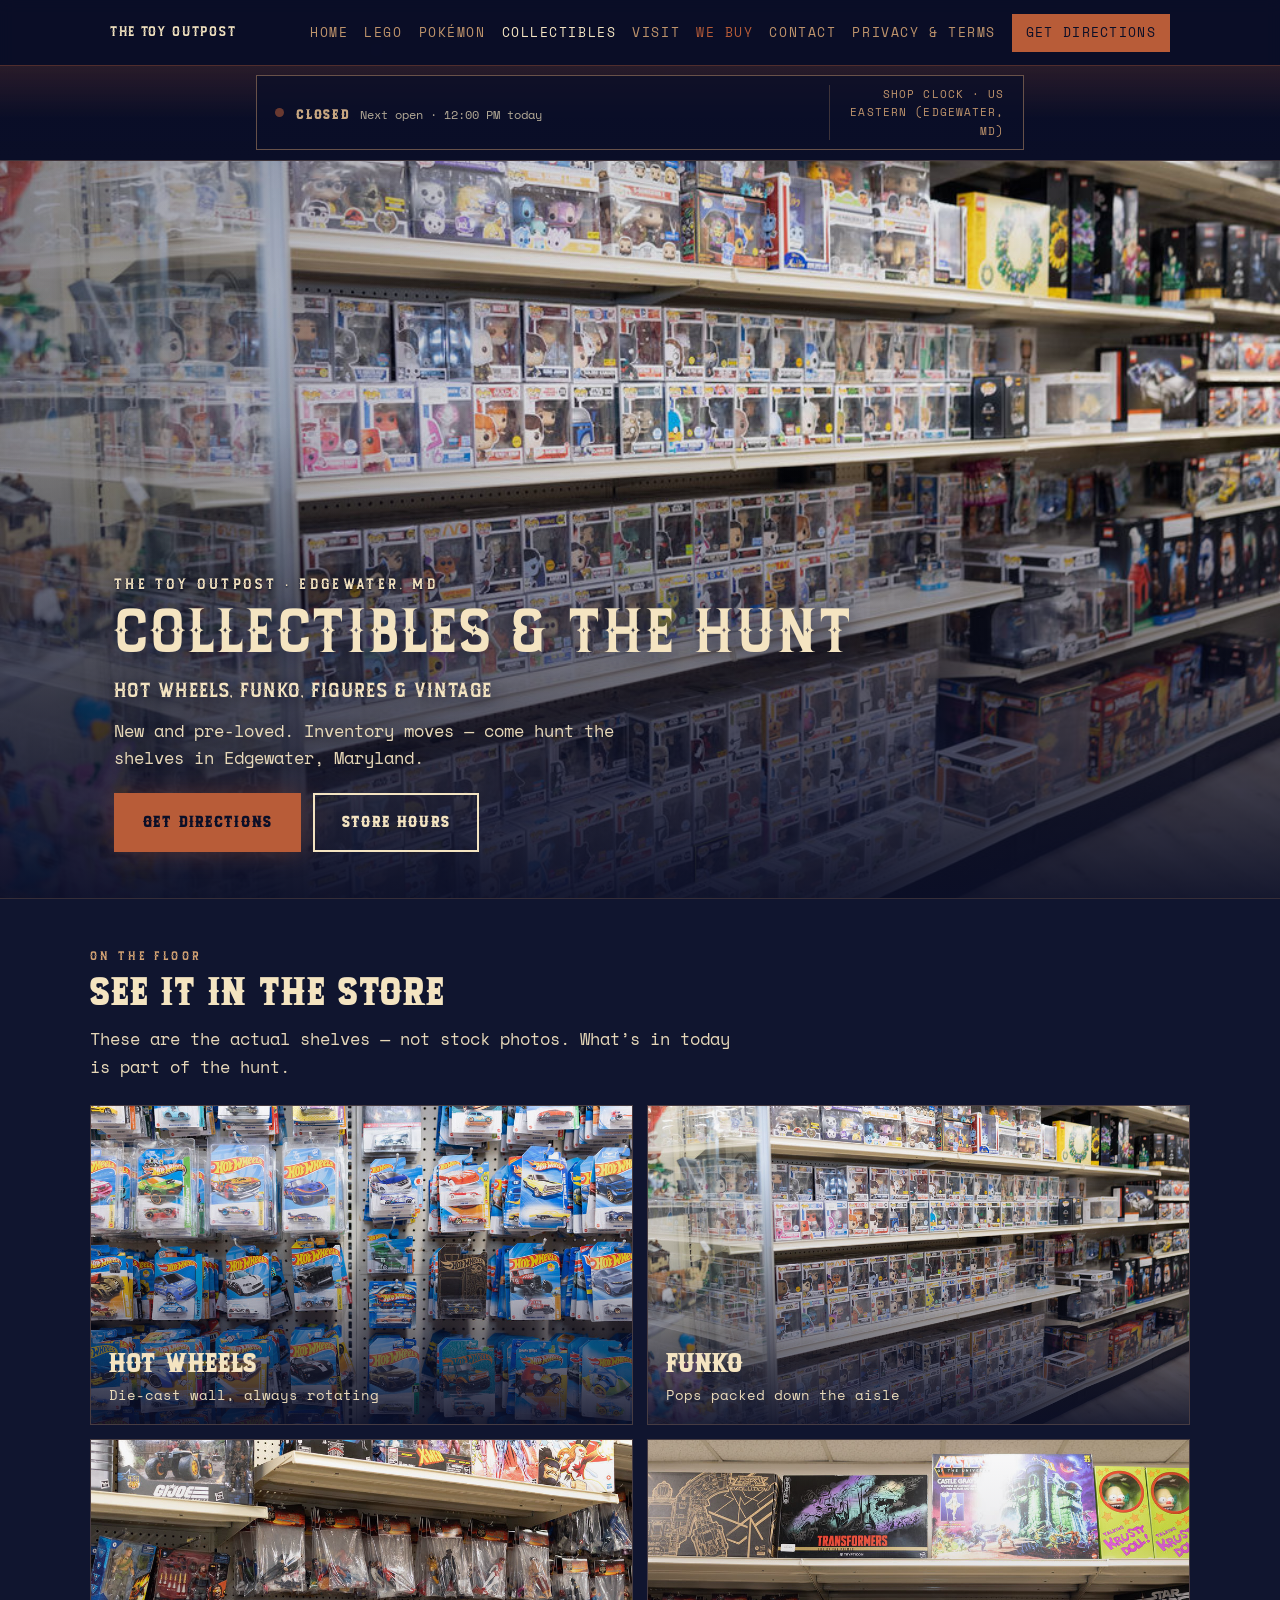
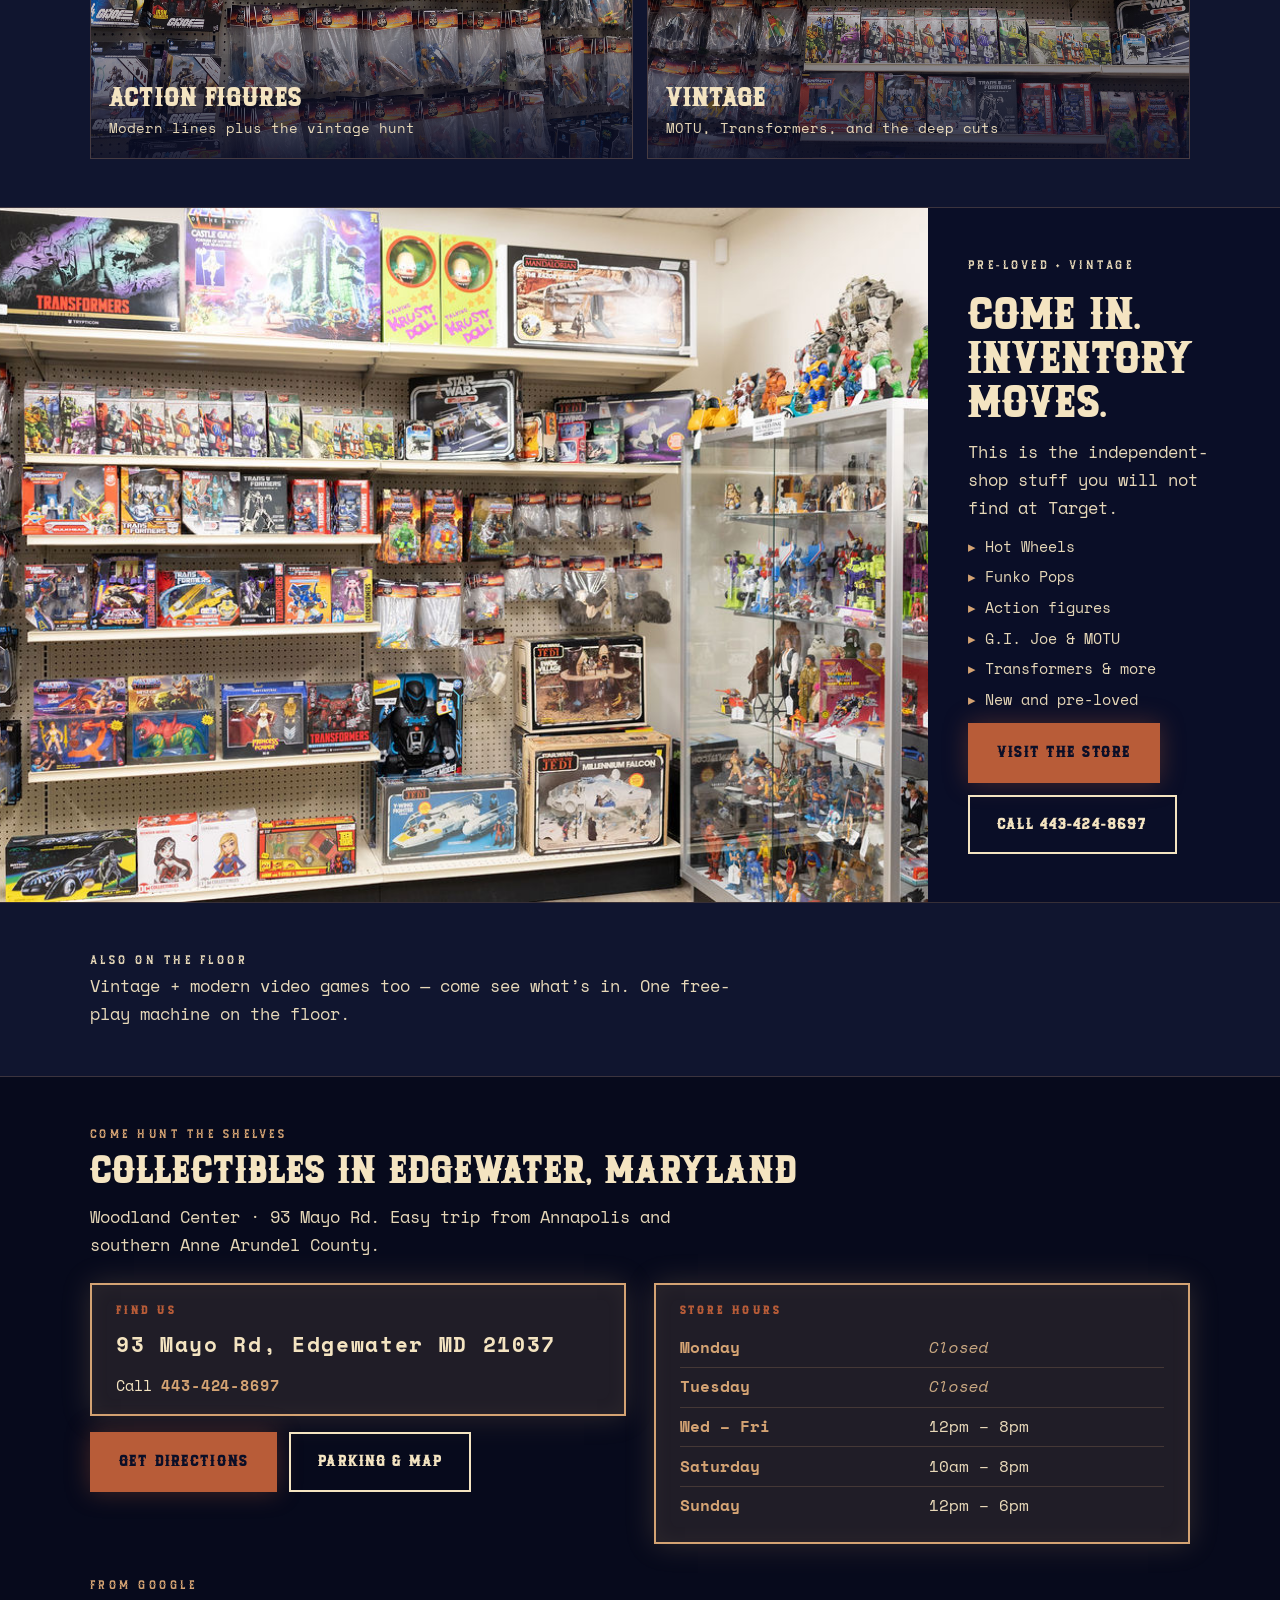
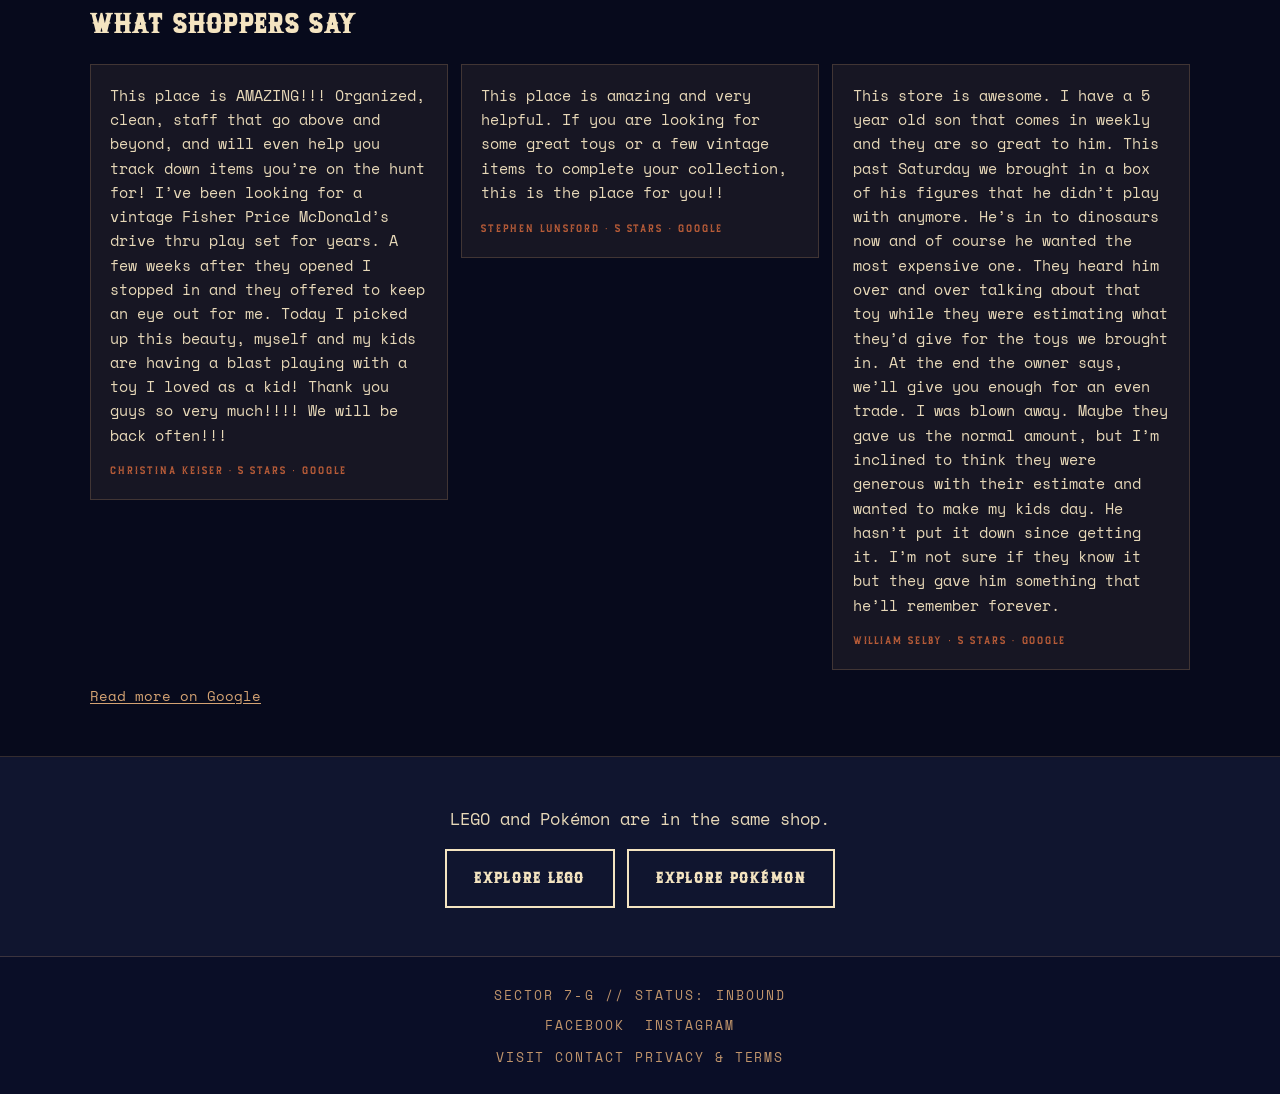
==== collectibles.html @ 0fb68035 "Add photo-forward landing pages and shop photography. Ship LEGO, Pokémon, and collectibles pages wit" ====
<!DOCTYPE html>
<html lang="en">
<head>
    <meta charset="UTF-8">
    <meta name="viewport" content="width=device-width, initial-scale=1.0, viewport-fit=cover">
    <title>Collectibles in Edgewater, MD | Hot Wheels, Funko &amp; Vintage | The Toy Outpost</title>
    <meta name="description" content="Hot Wheels, Funko, action figures, and vintage toys in Edgewater, Maryland. New and pre-loved collectibles at The Toy Outpost, 93 Mayo Rd.">
    <link rel="canonical" href="https://toyoutpostco.com/collectibles.html">
    <link rel="icon" type="image/svg+xml" href="favicon.svg">
    <link rel="icon" type="image/png" href="favicon.png">
    <meta property="og:type" content="website">
    <meta property="og:title" content="Collectibles &amp; The Hunt | The Toy Outpost">
    <meta property="og:description" content="Hot Wheels, Funko, action figures, and vintage toys in Edgewater, Maryland. Come hunt the shelves.">
    <meta property="og:url" content="https://toyoutpostco.com/collectibles.html">
    <meta property="og:image" content="https://toyoutpostco.com/assets/store/funko-aisle.jpg">
    <link href="https://fonts.googleapis.com/css2?family=Orbitron:wght@400;700;900&family=Space+Mono:wght@400;700&display=swap" rel="stylesheet">
    <script type="application/ld+json">
    {
        "@context": "https://schema.org",
        "@type": "ToyStore",
        "name": "The Toy Outpost",
        "url": "https://toyoutpostco.com/collectibles.html",
        "image": "https://toyoutpostco.com/assets/store/funko-aisle.jpg",
        "telephone": "+14434248697",
        "address": {
            "@type": "PostalAddress",
            "streetAddress": "93 Mayo Rd",
            "addressLocality": "Edgewater",
            "addressRegion": "MD",
            "postalCode": "21037",
            "addressCountry": "US"
        },
        "areaServed": ["Edgewater", "Annapolis", "Anne Arundel County"],
        "openingHoursSpecification": [
            {
                "@type": "OpeningHoursSpecification",
                "dayOfWeek": ["Wednesday", "Thursday", "Friday"],
                "opens": "12:00",
                "closes": "20:00"
            },
            {
                "@type": "OpeningHoursSpecification",
                "dayOfWeek": "Saturday",
                "opens": "10:00",
                "closes": "20:00"
            },
            {
                "@type": "OpeningHoursSpecification",
                "dayOfWeek": "Sunday",
                "opens": "12:00",
                "closes": "18:00"
            }
        ]
    }
    </script>
    <style>
        * { margin: 0; padding: 0; box-sizing: border-box; }

        @font-face {
            font-family: 'Rustique';
            src: url('assets/fonts/Rustique-Regular.otf') format('opentype');
            font-weight: 400;
            font-style: normal;
            font-display: swap;
        }

        :root {
            --dust: #D4A373;
            --void: #0A0E27;
            --star: #F4E4C1;
            --rust: #B85C38;
            --text-secondary: rgba(212, 163, 115, 0.9);
            --text-muted: rgba(244, 228, 193, 0.94);
            --surface: #10152f;
            --surface-2: #070a1c;
            --line: rgba(212, 163, 115, 0.22);
        }

        html {
            -webkit-text-size-adjust: 100%;
            text-size-adjust: 100%;
            scroll-behavior: smooth;
        }

        body {
            font-family: 'Space Mono', monospace;
            background: var(--void);
            color: var(--star);
            min-height: 100vh;
            position: relative;
            font-size: 1.0625rem;
            line-height: 1.65;
        }

        .stars {
            position: fixed;
            inset: 0;
            pointer-events: none;
            z-index: 0;
        }
        .star {
            position: absolute;
            background: var(--star);
            border-radius: 50%;
            animation: twinkle 3s infinite;
        }
        @keyframes twinkle {
            0%, 100% { opacity: 0.3; }
            50% { opacity: 1; }
        }

        .page { position: relative; z-index: 10; }

        .btn {
            display: inline-flex;
            align-items: center;
            justify-content: center;
            padding: 0.95rem 1.7rem;
            min-height: 48px;
            border: 2px solid var(--rust);
            font-family: 'Rustique', 'Orbitron', sans-serif;
            font-size: clamp(0.82rem, 2vw, 0.95rem);
            font-weight: 700;
            letter-spacing: 0.14em;
            text-transform: uppercase;
            text-decoration: none;
            text-align: center;
            transition: background 0.25s ease, color 0.25s ease, border-color 0.25s ease, transform 0.2s ease;
        }
        .btn-primary {
            background: var(--rust);
            color: var(--void);
            box-shadow: 0 0 24px rgba(184, 92, 56, 0.35);
        }
        .btn-primary:hover {
            background: #c96a42;
            border-color: #c96a42;
            color: var(--void);
            transform: translateY(-1px);
        }
        .btn-secondary {
            background: transparent;
            color: var(--star);
            border-color: var(--star);
        }
        .btn-secondary:hover {
            background: var(--star);
            color: var(--void);
        }
        .hero-actions,
        .feature-actions {
            display: flex;
            flex-wrap: wrap;
            gap: 0.75rem;
        }

        .site-header {
            position: sticky;
            top: 0;
            z-index: 30;
            backdrop-filter: blur(8px);
            background: rgba(10, 14, 39, 0.9);
            border-bottom: 1px solid rgba(212, 163, 115, 0.25);
        }
        .site-nav {
            position: relative;
            max-width: 1100px;
            margin: 0 auto;
            padding: 0.85rem 1.25rem;
            padding-left: max(1.25rem, env(safe-area-inset-left));
            padding-right: max(1.25rem, env(safe-area-inset-right));
            display: flex;
            align-items: center;
            justify-content: space-between;
            gap: 0.9rem;
        }
        .nav-brand {
            font-family: 'Rustique', 'Orbitron', sans-serif;
            color: var(--star);
            text-decoration: none;
            font-size: 0.875rem;
            letter-spacing: 0.12em;
            text-transform: uppercase;
            white-space: nowrap;
        }
        .nav-links {
            display: flex;
            align-items: center;
            gap: 1rem;
        }
        .nav-links a {
            color: var(--text-secondary);
            text-decoration: none;
            font-size: 0.8125rem;
            letter-spacing: 0.12em;
            text-transform: uppercase;
            transition: color 0.2s ease;
        }
        .nav-links a:hover,
        .nav-links a[aria-current="page"] {
            color: var(--star);
        }
        .nav-cta {
            color: var(--void) !important;
            background: var(--rust);
            border: 2px solid var(--rust);
            padding: 0.4rem 0.75rem;
            letter-spacing: 0.1em !important;
        }
        .nav-cta:hover {
            background: #c96a42;
            color: var(--void) !important;
        }
        .nav-links a.nav-buy { color: var(--rust); }
        .nav-links a.nav-buy:hover,
        .nav-links a.nav-buy[aria-current="page"] { color: #e08a62; }
        .nav-toggle {
            display: none;
            border: 1px solid rgba(212, 163, 115, 0.45);
            background: transparent;
            color: var(--dust);
            padding: 0.45rem 0.65rem;
            min-width: 44px;
            min-height: 44px;
            font-size: 1.15rem;
            line-height: 1;
            cursor: pointer;
        }

        .site-ops-bar {
            border-top: 1px solid rgba(184, 92, 56, 0.4);
            background: linear-gradient(180deg, rgba(184, 92, 56, 0.18) 0%, rgba(10, 14, 39, 0.97) 55%, rgba(10, 14, 39, 1) 100%);
            padding: 0.55rem max(1.25rem, env(safe-area-inset-left)) 0.6rem max(1.25rem, env(safe-area-inset-right));
        }
        .site-ops-inner {
            width: 100%;
            max-width: 1100px;
            margin: 0 auto;
            display: flex;
            justify-content: center;
        }
        .store-status {
            display: flex;
            flex-direction: column;
            align-items: stretch;
            gap: 0.45rem;
            width: 100%;
            max-width: 36rem;
            margin: 0;
            padding: 0.55rem 1rem 0.5rem;
            border: 1px solid rgba(212, 163, 115, 0.45);
            background: rgba(10, 14, 39, 0.75);
            text-align: left;
        }
        .store-status-primary {
            display: flex;
            align-items: flex-start;
            gap: 0.75rem;
        }
        .store-status-dot {
            width: 9px;
            height: 9px;
            border-radius: 50%;
            margin-top: 0.32rem;
            flex-shrink: 0;
            background: rgba(184, 92, 56, 0.55);
        }
        .store-status[data-open="true"] .store-status-dot {
            background: rgba(244, 228, 193, 0.98);
            box-shadow: 0 0 10px rgba(244, 228, 193, 0.65);
        }
        .store-status-lines { min-width: 0; flex: 1; }
        .store-status-main {
            font-family: 'Rustique', 'Orbitron', sans-serif;
            font-size: clamp(0.75rem, 1.9vw, 0.82rem);
            font-weight: 700;
            letter-spacing: 0.2em;
            text-transform: uppercase;
            color: #c9a882;
            line-height: 1.35;
        }
        .store-status[data-open="true"] .store-status-main {
            color: rgba(244, 228, 193, 0.95);
        }
        .store-status-hint {
            font-size: clamp(0.7rem, 1.75vw, 0.78rem);
            color: rgba(244, 228, 193, 0.72);
            line-height: 1.4;
            min-height: 1.4em;
        }
        .store-status-tz {
            font-size: clamp(0.62rem, 1.55vw, 0.7rem);
            letter-spacing: 0.1em;
            text-transform: uppercase;
            color: var(--text-secondary);
            text-align: center;
            padding-top: 0.4rem;
            border-top: 1px solid rgba(212, 163, 115, 0.22);
        }
        @media (min-width: 640px) {
            .store-status {
                flex-direction: row;
                align-items: center;
                max-width: 48rem;
                padding: 0.55rem 1.15rem;
                gap: 0;
            }
            .store-status-primary { align-items: center; flex: 1; }
            .store-status-dot { margin-top: 0; }
            .store-status-tz {
                flex: 0 0 auto;
                max-width: 11rem;
                margin-left: 1rem;
                padding-top: 0;
                padding-left: 1rem;
                border-top: none;
                border-left: 1px solid rgba(212, 163, 115, 0.25);
                text-align: right;
            }
        }

        .hero {
            position: relative;
            min-height: min(82vh, 760px);
            display: flex;
            align-items: flex-end;
            overflow: hidden;
            border-bottom: 1px solid var(--line);
        }
        .hero-media { position: absolute; inset: 0; }
        .hero-media img {
            width: 100%;
            height: 100%;
            object-fit: cover;
            object-position: 55% 45%;
        }
        .hero-media::after {
            content: '';
            position: absolute;
            inset: 0;
            background:
                linear-gradient(180deg, rgba(10, 14, 39, 0.1) 0%, rgba(10, 14, 39, 0.04) 36%, rgba(10, 14, 39, 0.62) 74%, rgba(10, 14, 39, 0.94) 100%),
                linear-gradient(90deg, rgba(10, 14, 39, 0.4) 0%, rgba(10, 14, 39, 0.08) 42%, transparent 72%);
        }
        .hero-copy {
            position: relative;
            z-index: 1;
            width: 100%;
            max-width: 1100px;
            margin: 0 auto;
            padding: 3.25rem 1.5rem 2.85rem;
            padding-left: max(1.5rem, env(safe-area-inset-left));
            padding-right: max(1.5rem, env(safe-area-inset-right));
        }
        .hero-kicker {
            font-family: 'Rustique', 'Orbitron', sans-serif;
            font-size: clamp(0.82rem, 1.9vw, 0.95rem);
            letter-spacing: 0.22em;
            text-transform: uppercase;
            color: var(--star);
            margin-bottom: 0.5rem;
            text-shadow:
                0 1px 2px rgba(10, 14, 39, 1),
                0 2px 16px rgba(10, 14, 39, 0.95),
                0 0 28px rgba(10, 14, 39, 0.8);
        }
        .hero h1 {
            font-family: 'Rustique', 'Orbitron', sans-serif;
            font-size: clamp(2rem, 6.4vw, 3.9rem);
            font-weight: 400;
            letter-spacing: 0.06em;
            line-height: 0.95;
            text-transform: uppercase;
            color: var(--star);
            text-shadow: 0 2px 24px rgba(10, 14, 39, 0.8);
            margin-bottom: 0.65rem;
        }
        .hero-sub {
            font-family: 'Rustique', 'Orbitron', sans-serif;
            font-size: clamp(0.95rem, 2.3vw, 1.28rem);
            letter-spacing: 0.07em;
            text-transform: uppercase;
            margin-bottom: 0.5rem;
            max-width: 36rem;
            text-shadow: 0 2px 16px rgba(10, 14, 39, 0.85);
        }
        .hero-place {
            font-size: clamp(0.95rem, 2vw, 1.05rem);
            color: var(--text-muted);
            margin-bottom: 1.3rem;
            max-width: 34rem;
            text-shadow: 0 2px 14px rgba(10, 14, 39, 0.9);
        }

        .section-pad {
            padding: 3rem 1.5rem;
            padding-left: max(1.5rem, env(safe-area-inset-left));
            padding-right: max(1.5rem, env(safe-area-inset-right));
        }
        .section-inner { max-width: 1100px; margin: 0 auto; }
        .section-label {
            font-family: 'Rustique', 'Orbitron', sans-serif;
            font-size: clamp(0.7rem, 1.7vw, 0.78rem);
            letter-spacing: 0.28em;
            text-transform: uppercase;
            color: var(--dust);
            margin-bottom: 0.45rem;
        }
        .section-heading {
            font-family: 'Rustique', 'Orbitron', sans-serif;
            font-size: clamp(1.55rem, 4vw, 2.35rem);
            letter-spacing: 0.08em;
            text-transform: uppercase;
            line-height: 1.05;
            margin-bottom: 0.7rem;
        }
        .section-lead {
            color: var(--text-muted);
            max-width: 40rem;
            margin-bottom: 1.5rem;
        }

        .proof {
            background: var(--surface);
            border-bottom: 1px solid var(--line);
        }
        .proof-grid {
            display: grid;
            grid-template-columns: 1fr;
            gap: 0.85rem;
        }
        .proof-card {
            position: relative;
            min-height: 240px;
            overflow: hidden;
            border: 1px solid rgba(212, 163, 115, 0.28);
            scroll-margin-top: 7.5rem;
        }
        .proof-card img {
            position: absolute;
            inset: 0;
            width: 100%;
            height: 100%;
            object-fit: cover;
        }
        .proof-card::after {
            content: '';
            position: absolute;
            inset: 0;
            background: linear-gradient(180deg, rgba(10, 14, 39, 0.02) 0%, rgba(10, 14, 39, 0.12) 48%, rgba(10, 14, 39, 0.9) 100%);
        }
        .proof-card-copy {
            position: absolute;
            left: 0;
            right: 0;
            bottom: 0;
            z-index: 1;
            padding: 1.15rem;
        }
        .proof-card h3 {
            font-family: 'Rustique', 'Orbitron', sans-serif;
            font-size: clamp(1.25rem, 3vw, 1.6rem);
            letter-spacing: 0.08em;
            text-transform: uppercase;
            line-height: 1;
            margin-bottom: 0.3rem;
        }
        .proof-card p {
            font-size: 0.88rem;
            color: var(--text-muted);
        }

        .feature-band {
            display: grid;
            grid-template-columns: 1fr;
            background: var(--void);
            border-bottom: 1px solid var(--line);
        }
        .feature-photo { overflow: hidden; }
        .feature-photo img {
            width: 100%;
            height: 100%;
            object-fit: cover;
            display: block;
            min-height: 260px;
            max-height: 360px;
        }
        .feature-copy {
            padding: 2rem 1.5rem 2.25rem;
            padding-left: max(1.5rem, env(safe-area-inset-left));
            padding-right: max(1.5rem, env(safe-area-inset-right));
            display: flex;
            flex-direction: column;
            justify-content: center;
            gap: 0.7rem;
        }
        .feature-copy h2 {
            font-family: 'Rustique', 'Orbitron', sans-serif;
            font-size: clamp(1.7rem, 4.6vw, 2.7rem);
            letter-spacing: 0.07em;
            text-transform: uppercase;
            line-height: 1.02;
        }
        .feature-copy p {
            color: var(--text-muted);
            max-width: 34rem;
        }
        .theme-list {
            margin: 0;
            padding: 0;
            list-style: none;
            display: grid;
            gap: 0.35rem;
            color: var(--text-muted);
            font-size: 0.95rem;
        }
        .theme-list li::before {
            content: '▸ ';
            color: var(--dust);
        }
        .vg-note {
            background: var(--surface);
            border-bottom: 1px solid var(--line);
            text-align: left;
            scroll-margin-top: 7.5rem;
        }
        .vg-note p {
            color: var(--text-muted);
            max-width: 40rem;
            margin: 0;
        }

        .visit-section {
            background: var(--surface-2);
            border-bottom: 1px solid var(--line);
            scroll-margin-top: 7.5rem;
        }
        .visit-layout {
            display: grid;
            grid-template-columns: 1fr;
            gap: 1.25rem;
        }
        .address-callout,
        .hours-callout {
            width: 100%;
            padding: 1rem 1.5rem;
            background: rgba(212, 163, 115, 0.12);
            border: 2px solid var(--dust);
            box-shadow: 0 0 28px rgba(212, 163, 115, 0.2), inset 0 0 20px rgba(212, 163, 115, 0.06);
        }
        .address-callout { margin-bottom: 1rem; }
        .find-us {
            font-family: 'Rustique', 'Orbitron', sans-serif;
            font-size: 0.72rem;
            font-weight: 700;
            letter-spacing: 0.3em;
            color: var(--rust);
            text-transform: uppercase;
            margin-bottom: 0.5rem;
            display: block;
        }
        .address {
            font-size: clamp(1.05rem, 2.4vw, 1.3rem);
            font-weight: 700;
            letter-spacing: 0.08em;
        }
        .address a { color: inherit; text-decoration: none; }
        .address a:hover { text-decoration: underline; }
        .phone-line {
            margin-top: 0.65rem;
            font-size: 0.95rem;
        }
        .phone-line a {
            color: var(--dust);
            font-weight: 700;
            letter-spacing: 0.06em;
            text-decoration: none;
        }
        .phone-line a:hover { color: var(--star); }

        .hours-table {
            width: 100%;
            border-collapse: collapse;
            font-size: clamp(0.9rem, 1.9vw, 0.98rem);
            color: var(--text-muted);
        }
        .hours-table caption {
            position: absolute;
            width: 1px;
            height: 1px;
            overflow: hidden;
            clip: rect(0, 0, 0, 0);
        }
        .hours-table th,
        .hours-table td {
            padding: 0.4rem 0;
            text-align: left;
            vertical-align: top;
            border-bottom: 1px solid rgba(212, 163, 115, 0.2);
        }
        .hours-table tr:last-child th,
        .hours-table tr:last-child td { border-bottom: none; }
        .hours-table th {
            font-weight: 700;
            color: var(--dust);
            padding-right: 1rem;
            white-space: nowrap;
        }
        .hours-table .closed { color: #c9a882; font-style: italic; }
        .hours-note {
            color: rgba(212, 163, 115, 0.88);
            font-size: clamp(0.82rem, 1.75vw, 0.9rem);
        }
        .visit-actions { margin-top: 1rem; }

        .reviews { margin-top: 2rem; }
        .reviews-heading {
            font-family: 'Rustique', 'Orbitron', sans-serif;
            font-size: clamp(1.25rem, 3vw, 1.7rem);
            letter-spacing: 0.08em;
            text-transform: uppercase;
            margin-bottom: 1rem;
        }
        .review-grid {
            display: grid;
            grid-template-columns: 1fr;
            gap: 0.85rem;
        }
        .review-card {
            margin: 0;
            padding: 1.15rem 1.2rem 1.2rem;
            border: 1px solid var(--line);
            background: rgba(212, 163, 115, 0.08);
        }
        .review-card p {
            color: var(--text-muted);
            font-size: 0.92rem;
            line-height: 1.65;
        }
        .review-card footer {
            margin-top: 0.9rem;
            font-family: 'Rustique', 'Orbitron', sans-serif;
            font-size: 0.68rem;
            letter-spacing: 0.18em;
            text-transform: uppercase;
            color: var(--rust);
        }
        .google-proof {
            margin-top: 0.85rem;
            font-size: 0.9rem;
            color: var(--text-muted);
        }
        .google-proof a {
            color: var(--dust);
            text-underline-offset: 0.14em;
        }
        .google-proof a:hover { color: var(--star); }

        .more-store {
            background: var(--surface);
            border-bottom: 1px solid var(--line);
            text-align: center;
        }
        .more-store p {
            color: var(--text-muted);
            margin-bottom: 1rem;
        }
        .more-store .feature-actions {
            justify-content: center;
        }

        .footer-info {
            background: var(--void);
            padding: 1.75rem 1.5rem max(1.5rem, env(safe-area-inset-bottom));
            text-align: center;
        }
        .coordinates {
            font-size: 0.8125rem;
            color: var(--text-secondary);
            letter-spacing: 0.16em;
        }
        .footer-link,
        .secondary-link {
            display: inline-block;
            margin-top: 0.65rem;
            font-size: 0.8125rem;
            color: var(--text-secondary);
            letter-spacing: 0.15em;
            text-decoration: none;
            text-transform: uppercase;
        }
        .footer-link:hover,
        .secondary-link:hover { color: var(--dust); }
        .social-links {
            margin-top: 0.5rem;
            display: flex;
            justify-content: center;
            gap: 1.25rem;
            flex-wrap: wrap;
        }
        .social-links a {
            font-size: 0.8125rem;
            color: var(--text-secondary);
            letter-spacing: 0.15em;
            text-decoration: none;
            text-transform: uppercase;
        }
        .social-links a:hover { color: var(--dust); }

        .sticky-directions { display: none; }

        @media (max-width: 768px) {
            .nav-toggle {
                display: inline-flex;
                align-items: center;
                justify-content: center;
            }
            .nav-links {
                display: none;
                position: absolute;
                z-index: 40;
                top: calc(100% + 0.45rem);
                left: max(1.25rem, env(safe-area-inset-left));
                right: max(1.25rem, env(safe-area-inset-right));
                flex-direction: column;
                align-items: flex-start;
                gap: 0.7rem;
                padding: 0.9rem;
                background: rgba(10, 14, 39, 0.96);
                border: 1px solid rgba(212, 163, 115, 0.35);
            }
            .nav-links.open { display: flex; }
            .nav-links a {
                width: 100%;
                font-size: 0.875rem;
                padding: 0.2rem 0;
            }
            .hero { min-height: min(72dvh, 640px); }
            .hero-copy { padding-top: 2.25rem; padding-bottom: 1.75rem; }
            .sticky-directions {
                display: flex;
                position: fixed;
                left: 0;
                right: 0;
                bottom: 0;
                z-index: 50;
                gap: 0.65rem;
                align-items: center;
                padding: 0.7rem 1rem max(0.7rem, env(safe-area-inset-bottom));
                background: rgba(10, 14, 39, 0.96);
                border-top: 1px solid rgba(212, 163, 115, 0.35);
                backdrop-filter: blur(10px);
            }
            .sticky-directions .btn { flex: 1 1 auto; padding: 0.85rem 1rem; }
            .sticky-hours {
                flex: 0 0 auto;
                color: var(--star);
                font-family: 'Rustique', 'Orbitron', sans-serif;
                font-size: 0.75rem;
                letter-spacing: 0.14em;
                text-transform: uppercase;
                text-decoration: none;
                padding: 0.75rem 0.7rem;
                border: 1px solid rgba(244, 228, 193, 0.4);
            }
            .footer-info {
                padding-bottom: max(5.5rem, calc(4.25rem + env(safe-area-inset-bottom)));
            }
            .section-pad { padding-top: 2.2rem; padding-bottom: 2.2rem; }
        }

        @media (min-width: 769px) {
            .proof-grid { grid-template-columns: repeat(3, 1fr); }
            .proof-grid--two { grid-template-columns: 1fr 1fr; }
            .proof-grid--four { grid-template-columns: 1fr 1fr; }
            .proof-card { min-height: 320px; }
            .feature-band {
                grid-template-columns: 1.45fr 0.55fr;
                min-height: 560px;
            }
            .feature-photo img {
                min-height: 560px;
                max-height: none;
            }
            .feature-copy { padding: 3rem 2.5rem; }
            .visit-layout {
                grid-template-columns: 1fr 1fr;
                gap: 1.75rem;
                align-items: start;
            }
            .review-grid {
                grid-template-columns: repeat(3, 1fr);
                align-items: start;
            }
        }

        @media (max-width: 430px) {
            .hero h1 { font-size: clamp(1.75rem, 10.5vw, 2.25rem); }
            .proof-card { min-height: 220px; }
        }

        @media (prefers-reduced-motion: reduce) {
            html { scroll-behavior: auto; }
            .star { animation: none; }
        }
    </style>
</head>
<body>
    <header class="site-header">
        <nav class="site-nav" aria-label="Main">
            <a href="/" class="nav-brand">The Toy Outpost</a>
            <button class="nav-toggle" type="button" aria-expanded="false" aria-controls="main-nav-links" aria-label="Toggle navigation">&#9776;</button>
            <div class="nav-links" id="main-nav-links">
                <a href="/">Home</a>
                <a href="/lego.html">LEGO</a>
                <a href="/pokemon.html">Pokémon</a>
                <a href="/collectibles.html" aria-current="page">Collectibles</a>
                <a href="/visit.html">Visit</a>
                <a class="nav-buy" href="/sell-your-toys.html">We Buy</a>
                <a href="/contact.html">Contact</a>
                <a href="/privacy-and-terms.html">Privacy &amp; Terms</a>
                <a class="nav-cta" href="/visit.html">Get Directions</a>
            </div>
        </nav>
        <div class="site-ops-bar" role="region" aria-label="Store open status">
            <div class="site-ops-inner">
                <p class="store-status" id="store-status" data-open="false" role="status" aria-live="polite" aria-atomic="true">
                    <span class="store-status-primary">
                        <span class="store-status-dot" aria-hidden="true"></span>
                        <span class="store-status-lines">
                            <span class="store-status-main" id="store-status-main">…</span>
                            <span class="store-status-hint" id="store-status-hint"></span>
                        </span>
                    </span>
                    <span class="store-status-tz">Shop clock · US Eastern (Edgewater, MD)</span>
                </p>
            </div>
        </div>
    </header>
    <div class="stars" id="starfield"></div>

    <main class="page">
        <section class="hero" aria-labelledby="hero-heading">
            <div class="hero-media">
                <img src="assets/store/funko-aisle.jpg" width="1024" height="683" alt="An aisle of boxed Funko Pops and collectibles at The Toy Outpost in Edgewater, Maryland." fetchpriority="high" decoding="async">
            </div>
            <div class="hero-copy">
                <p class="hero-kicker">The Toy Outpost · Edgewater, MD</p>
                <h1 id="hero-heading">Collectibles &amp; The Hunt</h1>
                <p class="hero-sub">Hot Wheels, Funko, figures &amp; vintage</p>
                <p class="hero-place">New and pre-loved. Inventory moves — come hunt the shelves in Edgewater, Maryland.</p>
                <div class="hero-actions">
                    <a class="btn btn-primary" href="/visit.html">Get Directions</a>
                    <a class="btn btn-secondary" href="#store-hours">Store Hours</a>
                </div>
            </div>
        </section>

        <section class="proof section-pad" aria-labelledby="on-the-wall">
            <div class="section-inner">
                <p class="section-label">On the floor</p>
                <h2 class="section-heading" id="on-the-wall">See it in the store</h2>
                <p class="section-lead">These are the actual shelves — not stock photos. What’s in today is part of the hunt.</p>
                <div class="proof-grid proof-grid--four">
                    <article class="proof-card" id="hot-wheels">
                        <img src="assets/store/hot-wheels.jpg" width="1024" height="683" alt="A pegboard wall packed with Hot Wheels cars at The Toy Outpost." loading="lazy" decoding="async">
                        <div class="proof-card-copy">
                            <h3>Hot Wheels</h3>
                            <p>Die-cast wall, always rotating</p>
                        </div>
                    </article>
                    <article class="proof-card" id="funko">
                        <img src="assets/store/funko-aisle.jpg" width="1024" height="683" alt="An aisle of boxed Funko Pops at The Toy Outpost." loading="lazy" decoding="async">
                        <div class="proof-card-copy">
                            <h3>Funko</h3>
                            <p>Pops packed down the aisle</p>
                        </div>
                    </article>
                    <article class="proof-card" id="action-figures">
                        <img src="assets/store/action-figures.jpg" width="1024" height="1536" alt="Shelves of Marvel, DC, G.I. Joe, and bagged action figures." loading="lazy" decoding="async">
                        <div class="proof-card-copy">
                            <h3>Action Figures</h3>
                            <p>Modern lines plus the vintage hunt</p>
                        </div>
                    </article>
                    <article class="proof-card" id="the-hunt">
                        <img src="assets/store/hunt-vintage.jpg" width="1024" height="683" alt="Vintage Masters of the Universe and Transformers on the shelf." loading="lazy" decoding="async">
                        <div class="proof-card-copy">
                            <h3>Vintage</h3>
                            <p>MOTU, Transformers, and the deep cuts</p>
                        </div>
                    </article>
                </div>
            </div>
        </section>

        <section class="feature-band" aria-labelledby="selection-heading">
            <div class="feature-photo">
                <img src="assets/store/action-figures-wall.jpg" width="1024" height="683" alt="A glass case of loose action figures and collectibles at The Toy Outpost." loading="lazy" decoding="async">
            </div>
            <div class="feature-copy">
                <p class="section-label">Pre-loved + vintage</p>
                <h2 id="selection-heading">Come in. Inventory moves.</h2>
                <p>This is the independent-shop stuff you will not find at Target.</p>
                <ul class="theme-list">
                    <li>Hot Wheels</li>
                    <li>Funko Pops</li>
                    <li>Action figures</li>
                    <li>G.I. Joe &amp; MOTU</li>
                    <li>Transformers &amp; more</li>
                    <li>New and pre-loved</li>
                </ul>
                <div class="feature-actions">
                    <a class="btn btn-primary" href="/visit.html">Visit the Store</a>
                    <a class="btn btn-secondary" href="tel:+14434248697">Call 443-424-8697</a>
                </div>
            </div>
        </section>

        <section class="vg-note section-pad" id="video-games">
            <div class="section-inner">
                <p class="section-label">Also on the floor</p>
                <p>Vintage + modern video games too — come see what’s in. One free-play machine on the floor.</p>
            </div>
        </section>

        <section class="visit-section section-pad" id="store-hours" aria-labelledby="visit-heading">
            <div class="section-inner">
                <p class="section-label">Come hunt the shelves</p>
                <h2 class="section-heading" id="visit-heading">Collectibles in Edgewater, Maryland</h2>
                <p class="section-lead">Woodland Center · 93 Mayo Rd. Easy trip from Annapolis and southern Anne Arundel County.</p>
                <div class="visit-layout">
                    <div>
                        <div class="address-callout">
                            <span class="find-us">Find us</span>
                            <div class="address">
                                <a href="https://www.google.com/maps/search/?api=1&query=93+Mayo+Rd+Edgewater+MD+21037" target="_blank" rel="noopener noreferrer">93 Mayo Rd, Edgewater MD 21037</a>
                            </div>
                            <p class="phone-line">Call <a href="tel:+14434248697">443-424-8697</a></p>
                        </div>
                        <div class="visit-actions feature-actions">
                            <a class="btn btn-primary" href="/visit.html">Get Directions</a>
                            <a class="btn btn-secondary" href="/visit.html">Parking &amp; Map</a>
                        </div>
                    </div>
                    <div class="hours-callout">
                        <span class="find-us">Store hours</span>
                        <table class="hours-table">
                            <caption>Store hours for The Toy Outpost</caption>
                            <tbody>
                                <tr>
                                    <th scope="row">Monday</th>
                                    <td class="closed">Closed<span id="hours-note-wd-1" class="hours-note" hidden></span></td>
                                </tr>
                                <tr>
                                    <th scope="row">Tuesday</th>
                                    <td class="closed">Closed<span id="hours-note-wd-2" class="hours-note" hidden></span></td>
                                </tr>
                                <tr>
                                    <th scope="row">Wed – Fri</th>
                                    <td>12pm – 8pm<span id="hours-note-wd-345" class="hours-note" hidden></span></td>
                                </tr>
                                <tr>
                                    <th scope="row">Saturday</th>
                                    <td>10am – 8pm<span id="hours-note-wd-6" class="hours-note" hidden></span></td>
                                </tr>
                                <tr>
                                    <th scope="row">Sunday</th>
                                    <td>12pm – 6pm<span id="hours-note-wd-0" class="hours-note" hidden></span></td>
                                </tr>
                            </tbody>
                        </table>
                    </div>
                </div>
                <div class="reviews" aria-labelledby="reviews-heading">
                    <p class="section-label">From Google</p>
                    <h3 class="reviews-heading" id="reviews-heading">What shoppers say</h3>
                    <div class="review-grid">
                        <blockquote class="review-card">
                            <p>This place is AMAZING!!! Organized, clean, staff that go above and beyond, and will even help you track down items you’re on the hunt for! I’ve been looking for a vintage Fisher Price McDonald’s drive thru play set for years. A few weeks after they opened I stopped in and they offered to keep an eye out for me. Today I picked up this beauty, myself and my kids are having a blast playing with a toy I loved as a kid! Thank you guys so very much!!!! We will be back often!!!</p>
                            <footer>Christina Keiser · 5 stars · Google</footer>
                        </blockquote>
                        <blockquote class="review-card">
                            <p>This place is amazing and very helpful. If you are looking for some great toys or a few vintage items to complete your collection, this is the place for you!!</p>
                            <footer>Stephen Lunsford · 5 stars · Google</footer>
                        </blockquote>
                        <blockquote class="review-card">
                            <p>This store is awesome. I have a 5 year old son that comes in weekly and they are so great to him. This past Saturday we brought in a box of his figures that he didn’t play with anymore. He’s in to dinosaurs now and of course he wanted the most expensive one. They heard him over and over talking about that toy while they were estimating what they’d give for the toys we brought in. At the end the owner says, we’ll give you enough for an even trade. I was blown away. Maybe they gave us the normal amount, but I’m inclined to think they were generous with their estimate and wanted to make my kids day. He hasn’t put it down since getting it. I’m not sure if they know it but they gave him something that he’ll remember forever.</p>
                            <footer>William Selby · 5 stars · Google</footer>
                        </blockquote>
                    </div>
                    <p class="google-proof">
                        <a href="https://www.google.com/maps/search/?api=1&amp;query=The+Toy+Outpost+93+Mayo+Rd+Edgewater+MD+21037" target="_blank" rel="noopener noreferrer">Read more on Google</a>
                    </p>
                </div>
            </div>
        </section>

        <section class="more-store section-pad">
            <p>LEGO and Pokémon are in the same shop.</p>
            <div class="feature-actions">
                <a class="btn btn-secondary" href="/lego.html">Explore LEGO</a>
                <a class="btn btn-secondary" href="/pokemon.html">Explore Pokémon</a>
            </div>
        </section>
    </main>

    <div class="footer-info">
        <div class="coordinates">SECTOR 7-G // STATUS: INBOUND</div>
        <nav class="social-links" aria-label="Social media">
            <a href="https://www.facebook.com/toyoutpostco" target="_blank" rel="noopener noreferrer">Facebook</a>
            <a href="https://www.instagram.com/toyoutpostco" target="_blank" rel="noopener noreferrer">Instagram</a>
        </nav>
        <a href="/visit.html" class="secondary-link">Visit</a>
        <a href="/contact.html" class="secondary-link">Contact</a>
        <a href="/privacy-and-terms.html" class="footer-link">Privacy &amp; Terms</a>
    </div>

    <div class="sticky-directions">
        <a class="btn btn-primary" href="/visit.html">Get Directions</a>
        <a class="sticky-hours" href="#store-hours">Hours</a>
    </div>

    <script defer src="assets/store-schedule.js"></script>
    <script>
        const navToggle = document.querySelector('.nav-toggle');
        const navLinks = document.querySelector('.nav-links');
        if (navToggle && navLinks) {
            navToggle.addEventListener('click', () => {
                const expanded = navToggle.getAttribute('aria-expanded') === 'true';
                navToggle.setAttribute('aria-expanded', String(!expanded));
                navLinks.classList.toggle('open');
            });
            navLinks.querySelectorAll('a').forEach((link) => {
                link.addEventListener('click', () => {
                    navLinks.classList.remove('open');
                    navToggle.setAttribute('aria-expanded', 'false');
                });
            });
        }

        const starfield = document.getElementById('starfield');
        for (let i = 0; i < 40; i++) {
            const star = document.createElement('div');
            star.className = 'star';
            star.style.width = Math.random() * 2 + 1 + 'px';
            star.style.height = star.style.width;
            star.style.left = Math.random() * 100 + '%';
            star.style.top = Math.random() * 100 + '%';
            star.style.animationDelay = Math.random() * 3 + 's';
            starfield.appendChild(star);
        }
    </script>
</body>
</html>
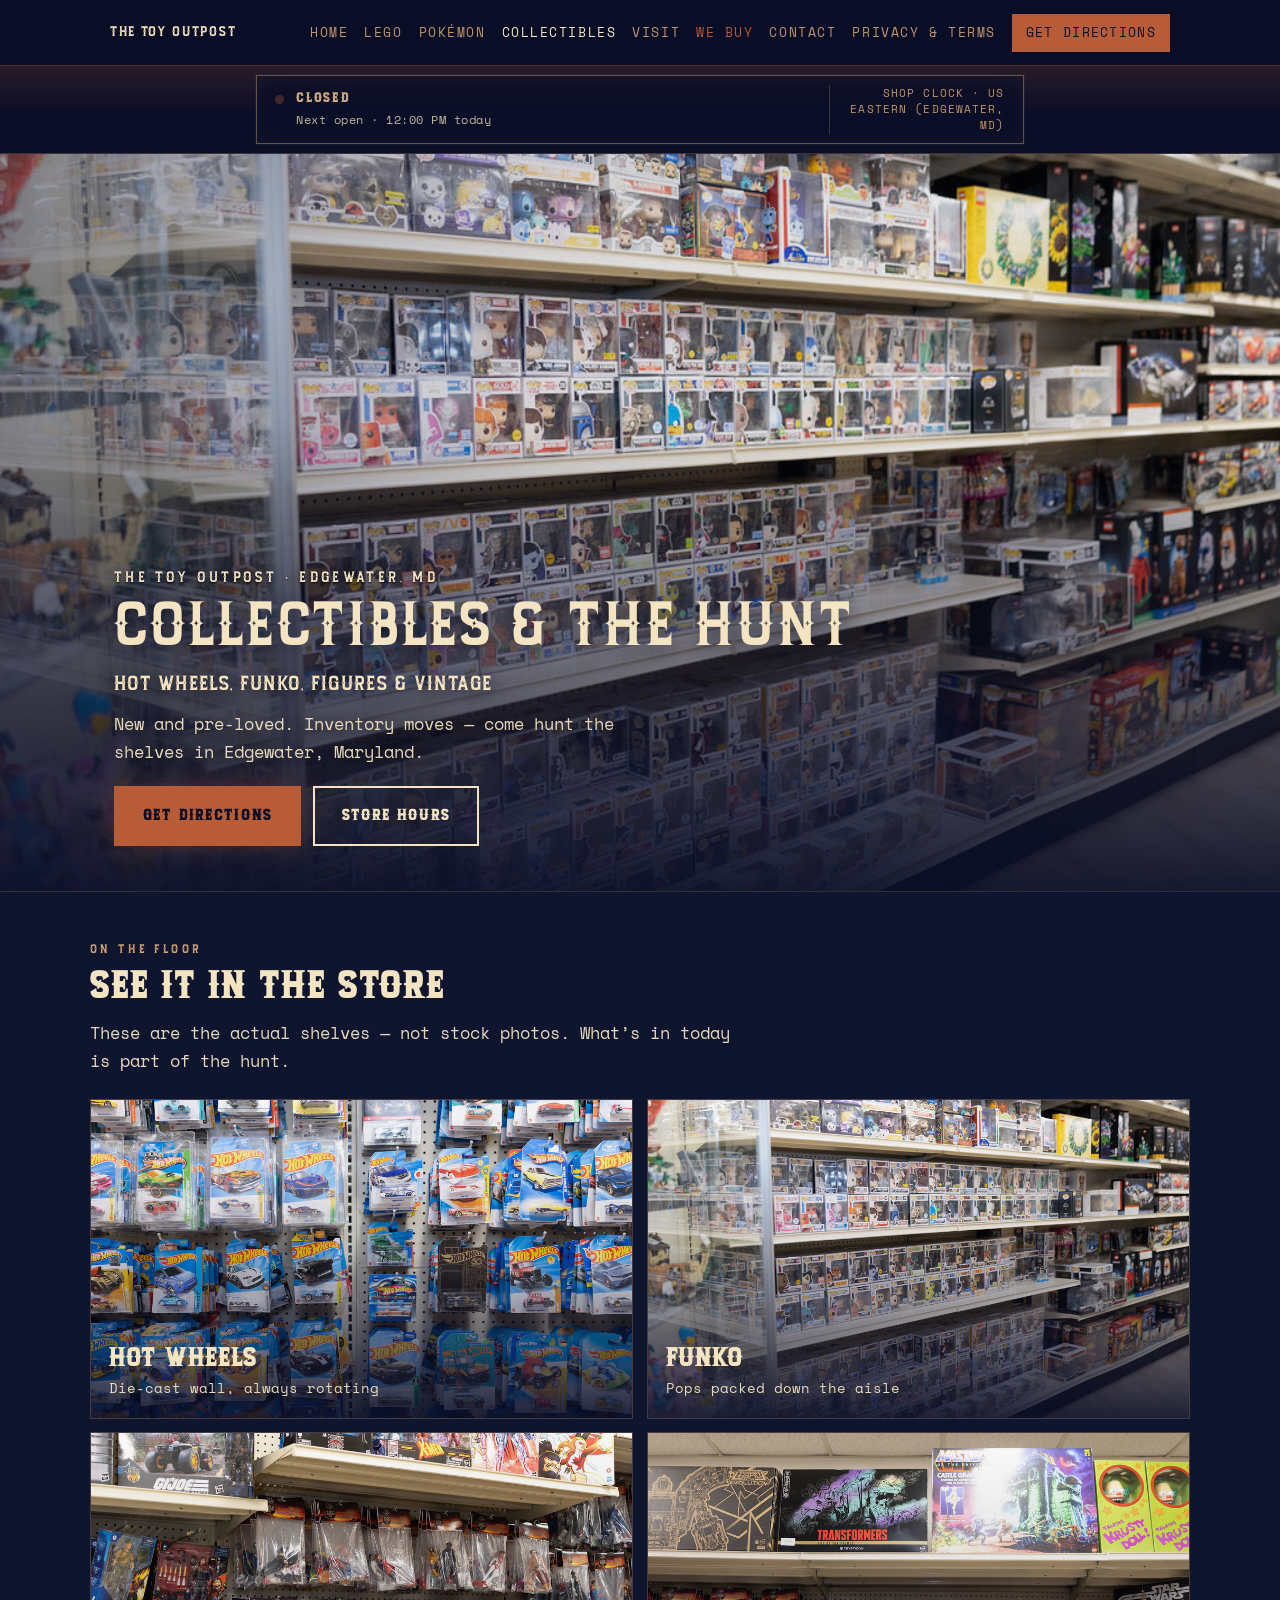
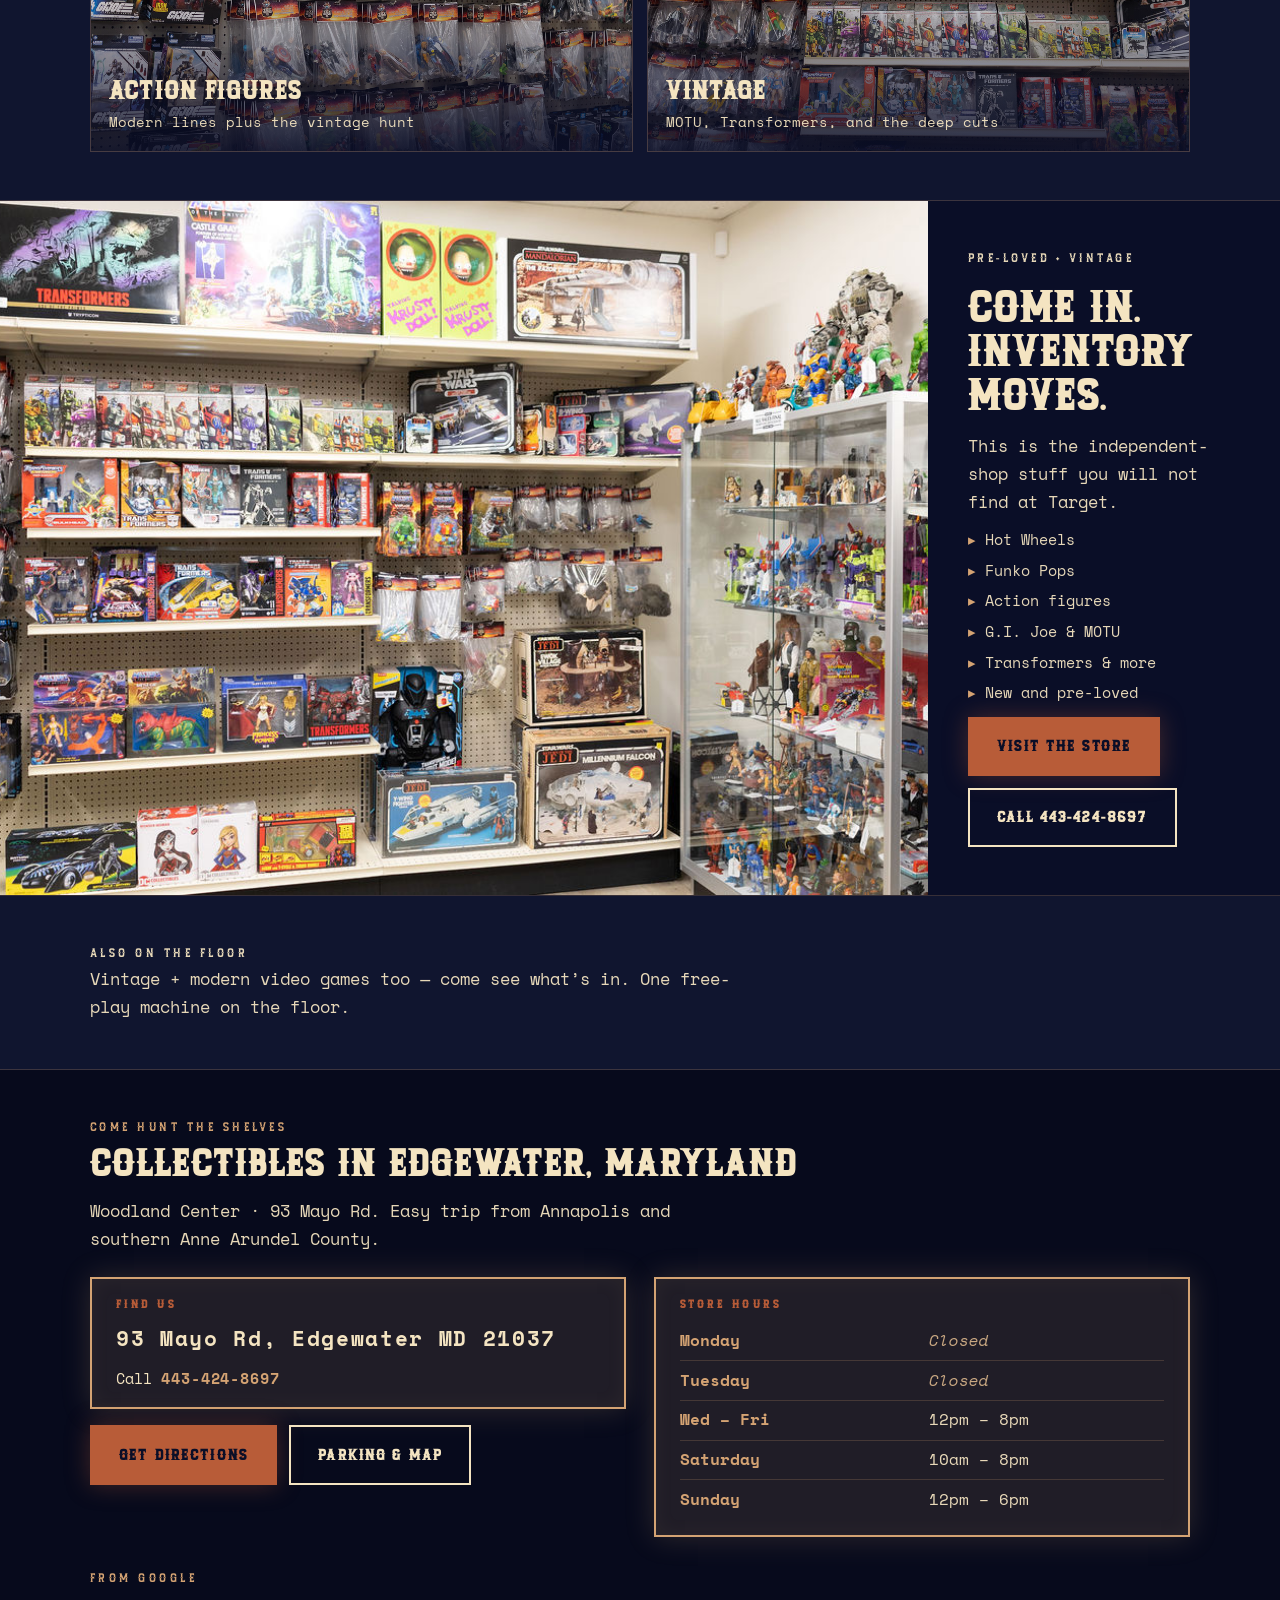
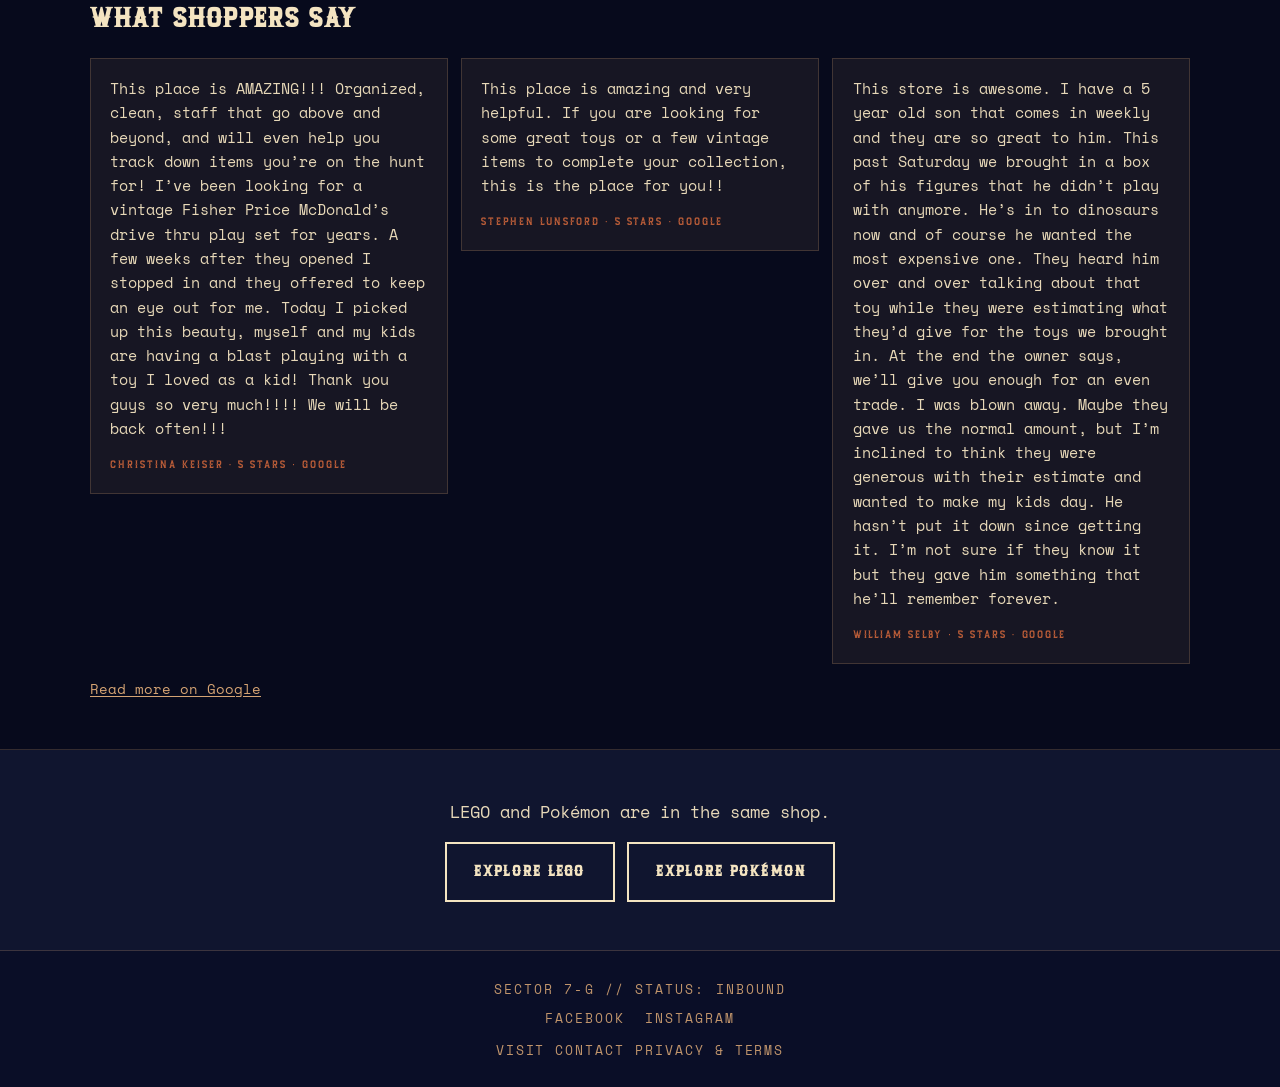
==== commit 5c4a786e: "Share one shop-clock stylesheet across every page. Contact, We Buy, and Thank You were using a strip" ====
--- a/collectibles.html
+++ b/collectibles.html
@@ -227,98 +227,6 @@
             cursor: pointer;
         }
 
-        .site-ops-bar {
-            border-top: 1px solid rgba(184, 92, 56, 0.4);
-            background: linear-gradient(180deg, rgba(184, 92, 56, 0.18) 0%, rgba(10, 14, 39, 0.97) 55%, rgba(10, 14, 39, 1) 100%);
-            padding: 0.55rem max(1.25rem, env(safe-area-inset-left)) 0.6rem max(1.25rem, env(safe-area-inset-right));
-        }
-        .site-ops-inner {
-            width: 100%;
-            max-width: 1100px;
-            margin: 0 auto;
-            display: flex;
-            justify-content: center;
-        }
-        .store-status {
-            display: flex;
-            flex-direction: column;
-            align-items: stretch;
-            gap: 0.45rem;
-            width: 100%;
-            max-width: 36rem;
-            margin: 0;
-            padding: 0.55rem 1rem 0.5rem;
-            border: 1px solid rgba(212, 163, 115, 0.45);
-            background: rgba(10, 14, 39, 0.75);
-            text-align: left;
-        }
-        .store-status-primary {
-            display: flex;
-            align-items: flex-start;
-            gap: 0.75rem;
-        }
-        .store-status-dot {
-            width: 9px;
-            height: 9px;
-            border-radius: 50%;
-            margin-top: 0.32rem;
-            flex-shrink: 0;
-            background: rgba(184, 92, 56, 0.55);
-        }
-        .store-status[data-open="true"] .store-status-dot {
-            background: rgba(244, 228, 193, 0.98);
-            box-shadow: 0 0 10px rgba(244, 228, 193, 0.65);
-        }
-        .store-status-lines { min-width: 0; flex: 1; }
-        .store-status-main {
-            font-family: 'Rustique', 'Orbitron', sans-serif;
-            font-size: clamp(0.75rem, 1.9vw, 0.82rem);
-            font-weight: 700;
-            letter-spacing: 0.2em;
-            text-transform: uppercase;
-            color: #c9a882;
-            line-height: 1.35;
-        }
-        .store-status[data-open="true"] .store-status-main {
-            color: rgba(244, 228, 193, 0.95);
-        }
-        .store-status-hint {
-            font-size: clamp(0.7rem, 1.75vw, 0.78rem);
-            color: rgba(244, 228, 193, 0.72);
-            line-height: 1.4;
-            min-height: 1.4em;
-        }
-        .store-status-tz {
-            font-size: clamp(0.62rem, 1.55vw, 0.7rem);
-            letter-spacing: 0.1em;
-            text-transform: uppercase;
-            color: var(--text-secondary);
-            text-align: center;
-            padding-top: 0.4rem;
-            border-top: 1px solid rgba(212, 163, 115, 0.22);
-        }
-        @media (min-width: 640px) {
-            .store-status {
-                flex-direction: row;
-                align-items: center;
-                max-width: 48rem;
-                padding: 0.55rem 1.15rem;
-                gap: 0;
-            }
-            .store-status-primary { align-items: center; flex: 1; }
-            .store-status-dot { margin-top: 0; }
-            .store-status-tz {
-                flex: 0 0 auto;
-                max-width: 11rem;
-                margin-left: 1rem;
-                padding-top: 0;
-                padding-left: 1rem;
-                border-top: none;
-                border-left: 1px solid rgba(212, 163, 115, 0.25);
-                text-align: right;
-            }
-        }
-
         .hero {
             position: relative;
             min-height: min(82vh, 760px);
@@ -804,6 +712,8 @@
             .star { animation: none; }
         }
     </style>
+    <link rel="stylesheet" href="assets/store-status.css">
+
 </head>
 <body>
     <header class="site-header">
--- a/assets/store-status.css
+++ b/assets/store-status.css
@@ -0,0 +1,187 @@
+/* Shared shop-clock / open-status bar. Keep markup and this file in sync across pages. */
+
+.site-ops-bar {
+    border-top: 1px solid rgba(184, 92, 56, 0.4);
+    background: linear-gradient(
+        180deg,
+        rgba(184, 92, 56, 0.18) 0%,
+        rgba(10, 14, 39, 0.97) 55%,
+        rgba(10, 14, 39, 1) 100%
+    );
+    padding: 0.55rem max(1.25rem, env(safe-area-inset-left)) 0.6rem max(1.25rem, env(safe-area-inset-right));
+}
+
+.site-ops-inner {
+    width: 100%;
+    max-width: 1100px;
+    margin: 0 auto;
+    display: flex;
+    justify-content: center;
+    align-items: center;
+}
+
+.store-status {
+    display: flex;
+    flex-direction: column;
+    align-items: stretch;
+    gap: 0.45rem;
+    width: 100%;
+    max-width: 36rem;
+    margin: 0;
+    padding: 0.55rem 1rem 0.5rem 1rem;
+    border: 1px solid rgba(212, 163, 115, 0.45);
+    background: rgba(10, 14, 39, 0.75);
+    box-shadow:
+        0 0 0 1px rgba(244, 228, 193, 0.04),
+        inset 0 0 24px rgba(212, 163, 115, 0.06);
+    text-align: left;
+}
+
+.store-status-primary {
+    display: flex;
+    align-items: flex-start;
+    gap: 0.75rem;
+    min-width: 0;
+}
+
+.store-status-dot {
+    width: 9px;
+    height: 9px;
+    border-radius: 50%;
+    margin-top: 0.32rem;
+    flex-shrink: 0;
+    background: rgba(184, 92, 56, 0.55);
+    box-shadow: inset 0 0 8px rgba(10, 14, 39, 0.65);
+    transition: background 0.5s ease, box-shadow 0.5s ease;
+}
+
+.store-status[data-open="true"] .store-status-dot {
+    background: rgba(244, 228, 193, 0.98);
+    box-shadow:
+        0 0 10px rgba(244, 228, 193, 0.65),
+        0 0 22px rgba(212, 163, 115, 0.45),
+        0 0 38px rgba(184, 92, 56, 0.25);
+    animation: statusBeacon 4.5s ease-in-out infinite;
+}
+
+.store-status[data-open="false"] .store-status-dot {
+    animation: none;
+}
+
+@keyframes statusBeacon {
+    0%, 100% {
+        opacity: 0.8;
+        transform: scale(1);
+        filter: brightness(0.95);
+    }
+    50% {
+        opacity: 1;
+        transform: scale(1.14);
+        filter: brightness(1.1);
+    }
+}
+
+@media (prefers-reduced-motion: reduce) {
+    .store-status[data-open="true"] .store-status-dot {
+        animation: none;
+    }
+}
+
+.store-status-lines {
+    display: flex;
+    flex-direction: column;
+    gap: 0.2rem;
+    min-width: 0;
+    flex: 1;
+}
+
+.store-status-main {
+    font-family: 'Rustique', 'Orbitron', sans-serif;
+    font-size: clamp(0.75rem, 1.9vw, 0.82rem);
+    font-weight: 700;
+    letter-spacing: 0.2em;
+    text-transform: uppercase;
+    color: #c9a882;
+    line-height: 1.35;
+    transition: color 0.45s ease;
+}
+
+.store-status[data-open="true"] .store-status-main {
+    color: rgba(244, 228, 193, 0.95);
+    text-shadow: 0 0 18px rgba(244, 228, 193, 0.2);
+}
+
+.store-status-hint {
+    font-family: 'Space Mono', monospace;
+    font-size: clamp(0.7rem, 1.75vw, 0.78rem);
+    letter-spacing: 0.04em;
+    color: rgba(244, 228, 193, 0.72);
+    line-height: 1.4;
+    transition: color 0.45s ease;
+}
+
+.store-status[data-open="true"] .store-status-hint {
+    color: rgba(244, 228, 193, 0.62);
+}
+
+.store-status[data-open="false"] .store-status-hint:not(:empty) {
+    color: rgba(244, 228, 193, 0.78);
+}
+
+.store-status-hint:empty {
+    display: none;
+}
+
+.store-status-tz {
+    font-family: 'Space Mono', monospace;
+    font-size: clamp(0.62rem, 1.55vw, 0.7rem);
+    letter-spacing: 0.1em;
+    text-transform: uppercase;
+    color: var(--text-secondary);
+    text-align: center;
+    padding-top: 0.4rem;
+    border-top: 1px solid rgba(212, 163, 115, 0.22);
+    line-height: 1.45;
+}
+
+@media (min-width: 640px) {
+    .store-status {
+        flex-direction: row;
+        align-items: center;
+        flex-wrap: nowrap;
+        max-width: 48rem;
+        padding: 0.55rem 1.15rem;
+        gap: 0;
+    }
+
+    .store-status-primary {
+        align-items: flex-start;
+        flex: 1;
+        min-width: 0;
+    }
+
+    .store-status-tz {
+        flex: 0 0 auto;
+        max-width: 11rem;
+        margin-left: 1rem;
+        padding-top: 0;
+        padding-left: 1rem;
+        border-top: none;
+        border-left: 1px solid rgba(212, 163, 115, 0.25);
+        text-align: right;
+    }
+}
+
+@media (max-width: 430px) {
+    .store-status-main {
+        letter-spacing: 0.16em;
+    }
+
+    .store-status-hint {
+        font-size: 0.7rem;
+    }
+
+    .store-status-tz {
+        font-size: 0.65rem;
+    }
+}
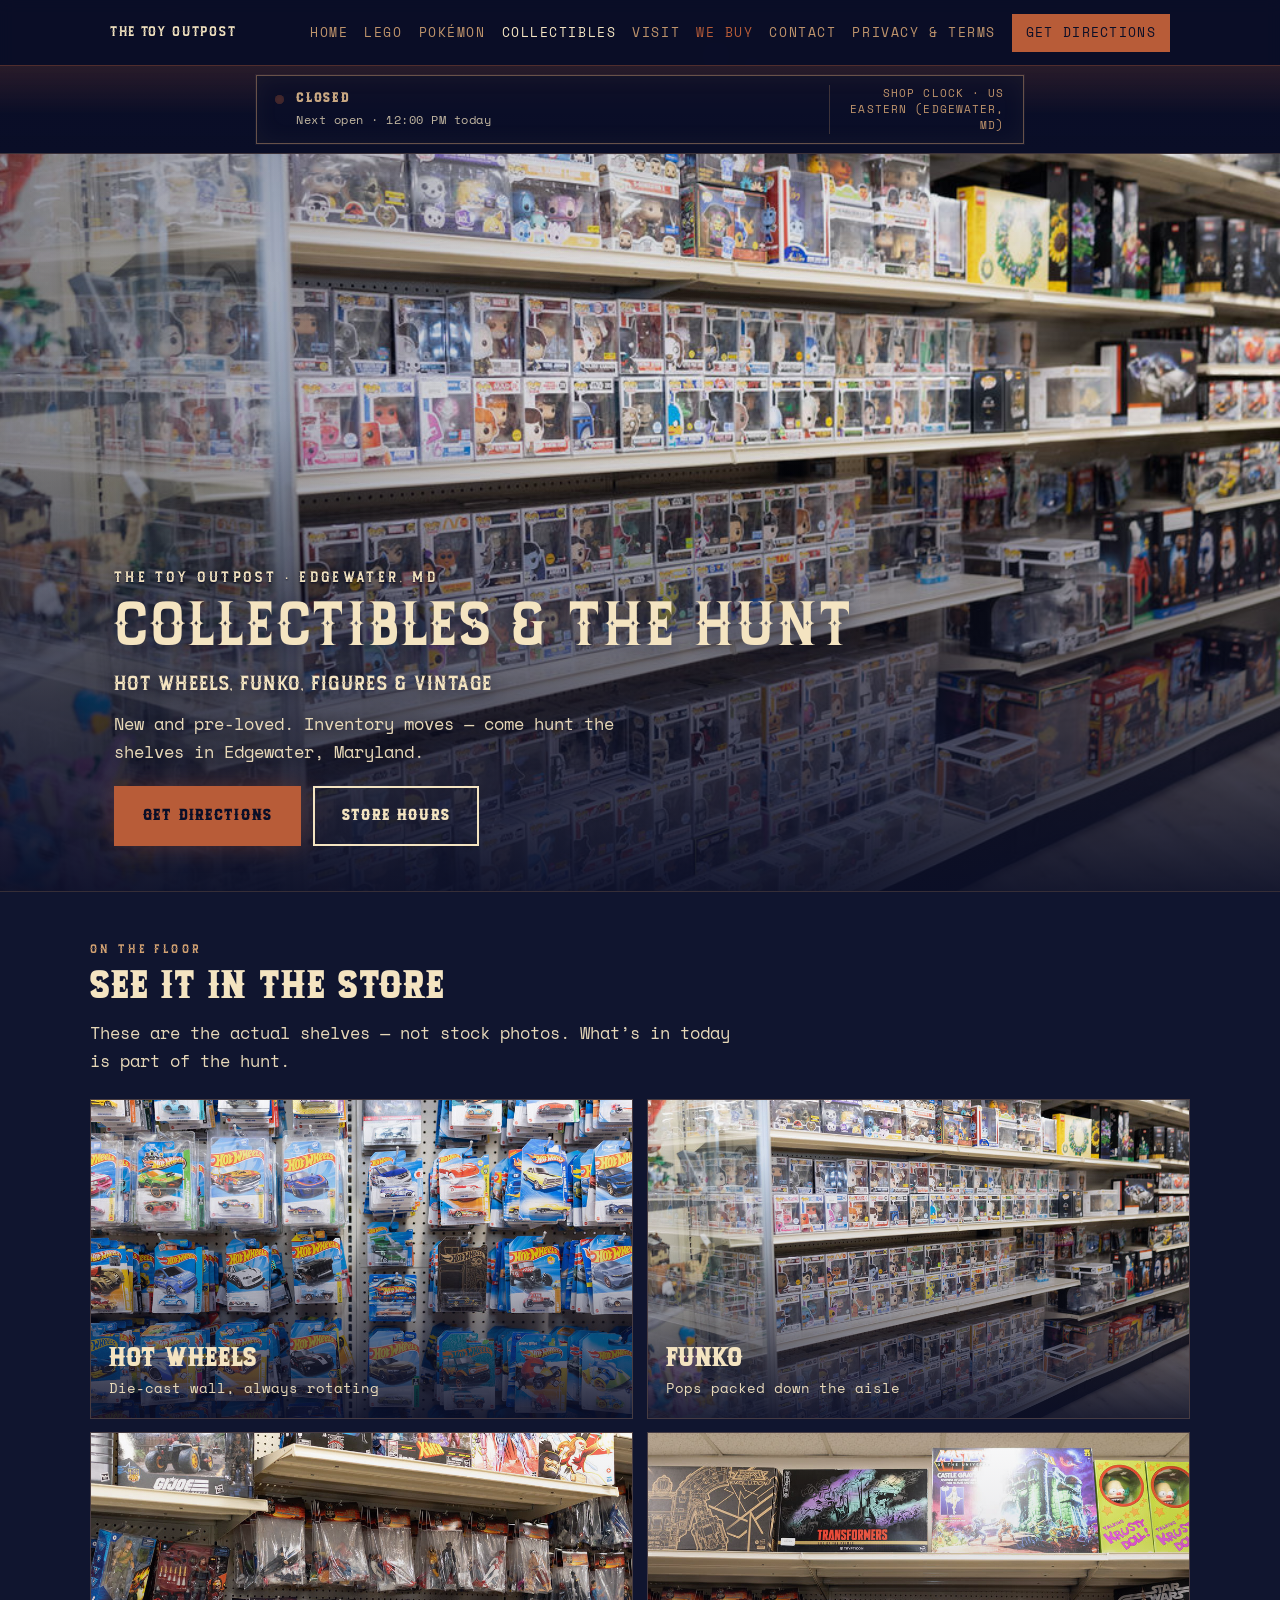
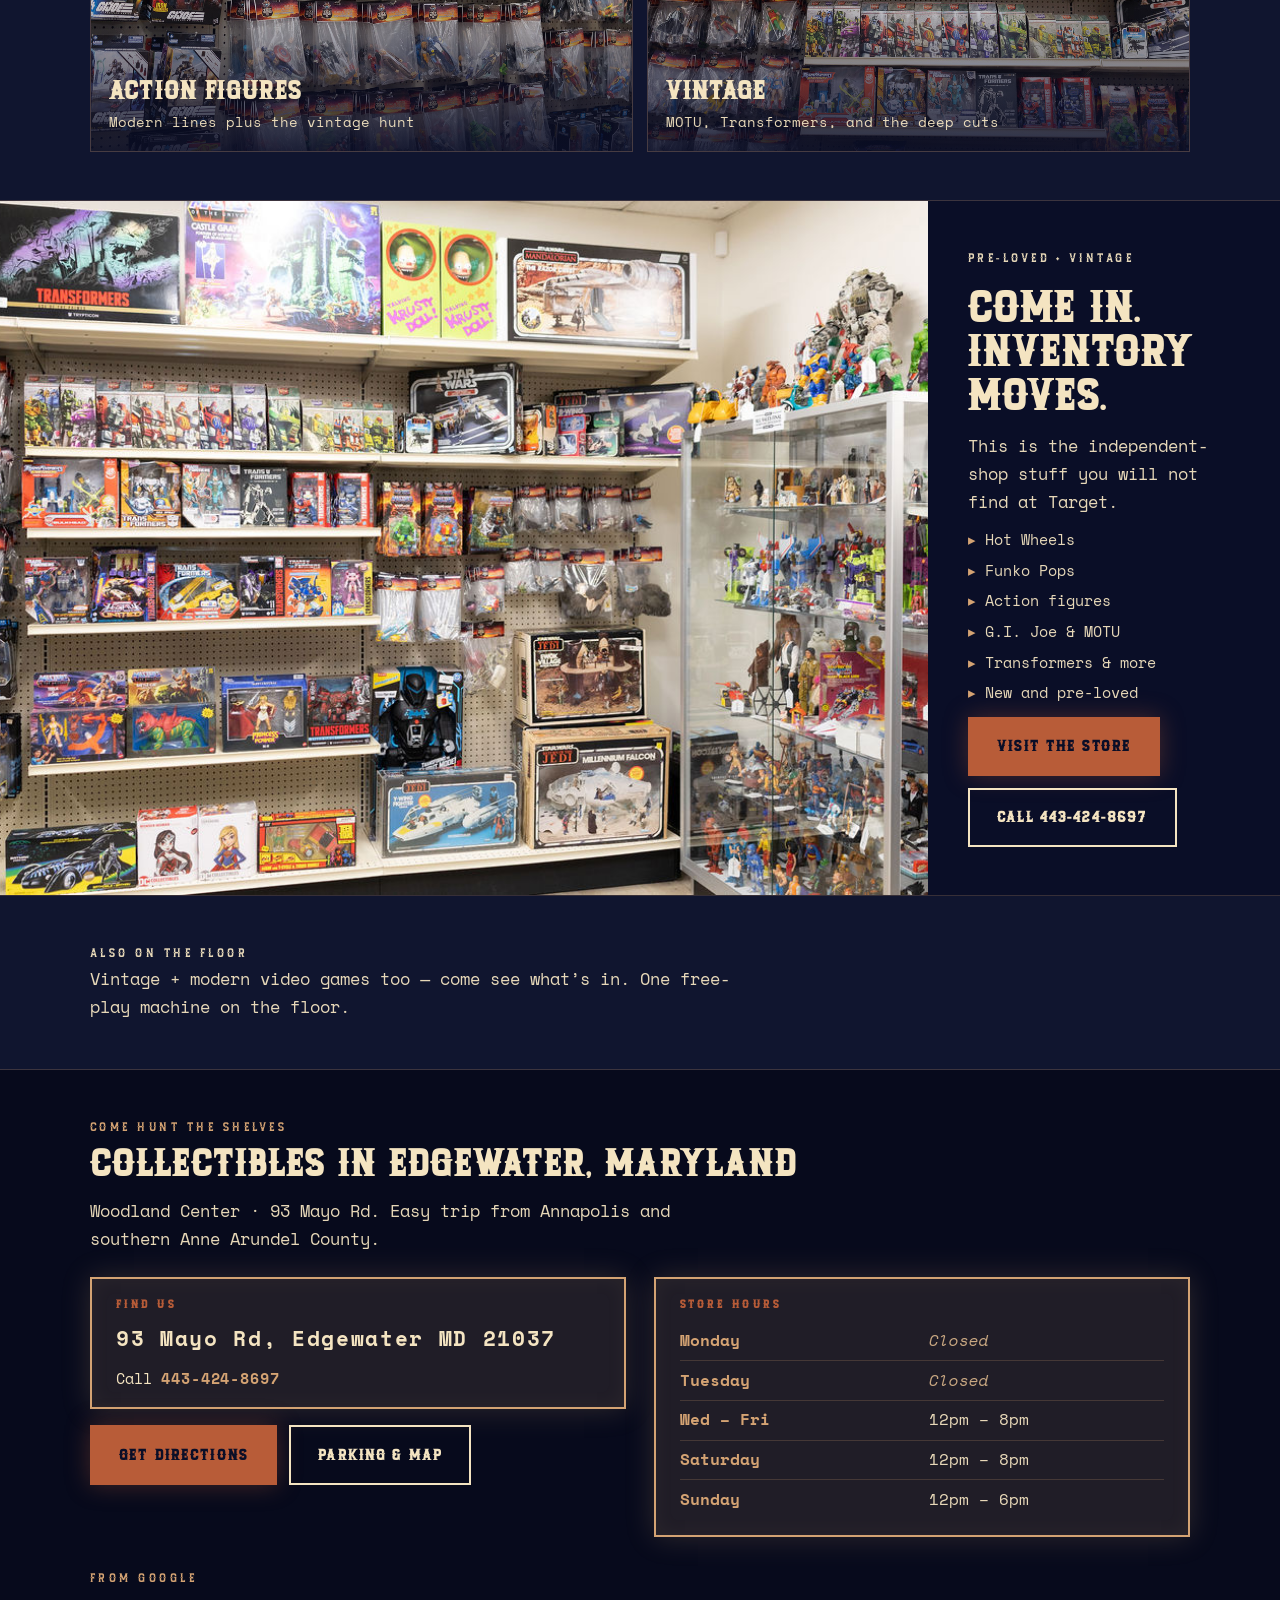
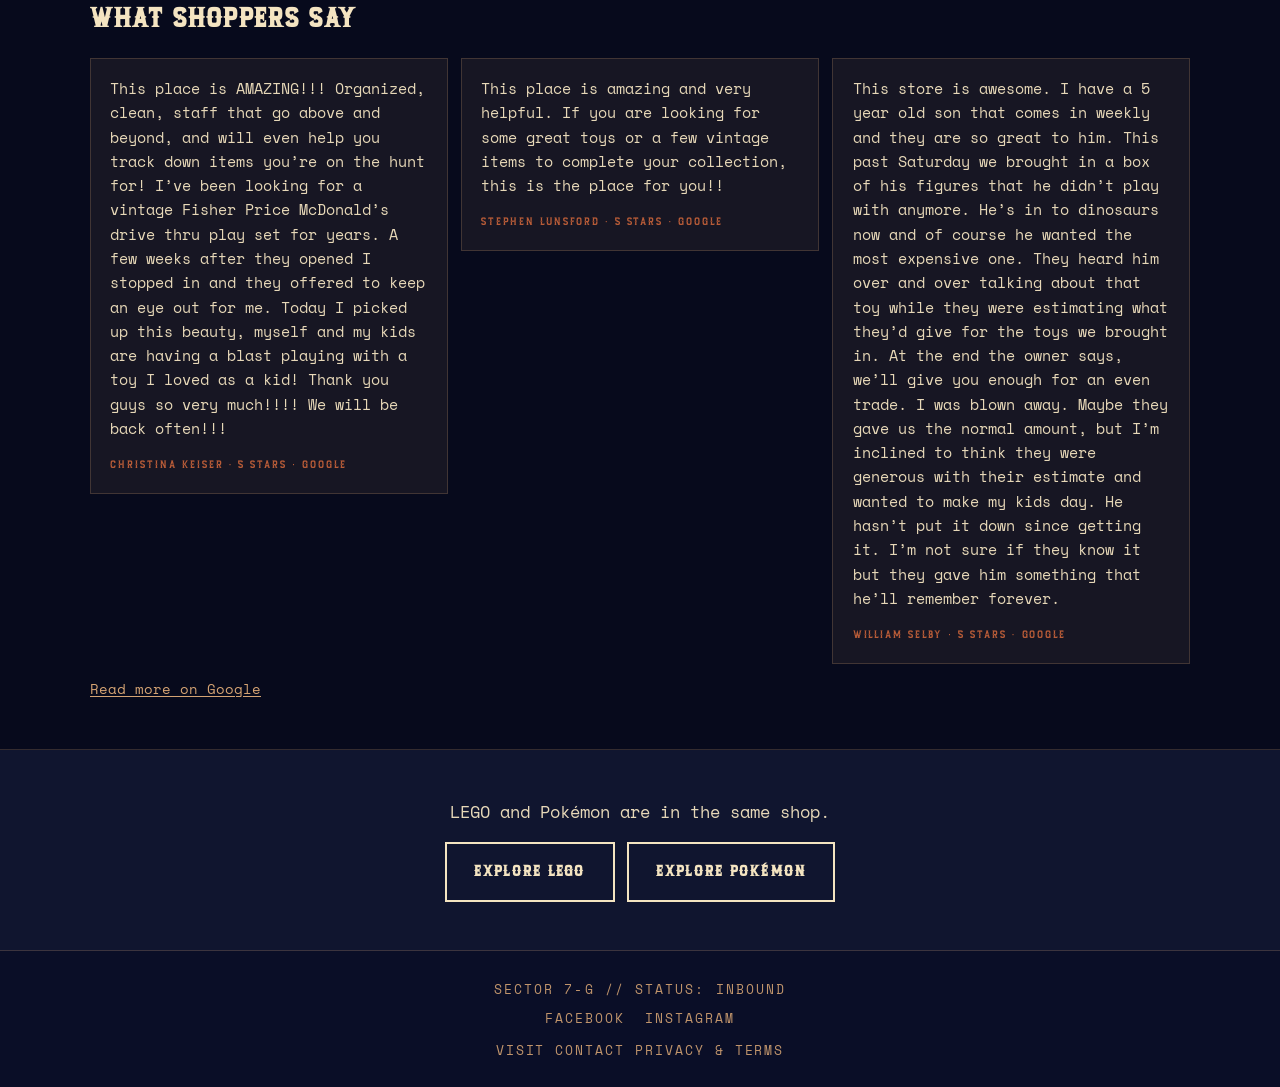
==== commit 9952a5b7: "Update Saturday store hours to 12pm–8pm. Co-authored-by: Cursor <cursoragent@cursor.com>" ====
--- a/collectibles.html
+++ b/collectibles.html
@@ -41,7 +41,7 @@
             {
                 "@type": "OpeningHoursSpecification",
                 "dayOfWeek": "Saturday",
-                "opens": "10:00",
+                "opens": "12:00",
                 "closes": "20:00"
             },
             {
@@ -872,7 +872,7 @@
                                 </tr>
                                 <tr>
                                     <th scope="row">Saturday</th>
-                                    <td>10am – 8pm<span id="hours-note-wd-6" class="hours-note" hidden></span></td>
+                                    <td>12pm – 8pm<span id="hours-note-wd-6" class="hours-note" hidden></span></td>
                                 </tr>
                                 <tr>
                                     <th scope="row">Sunday</th>
